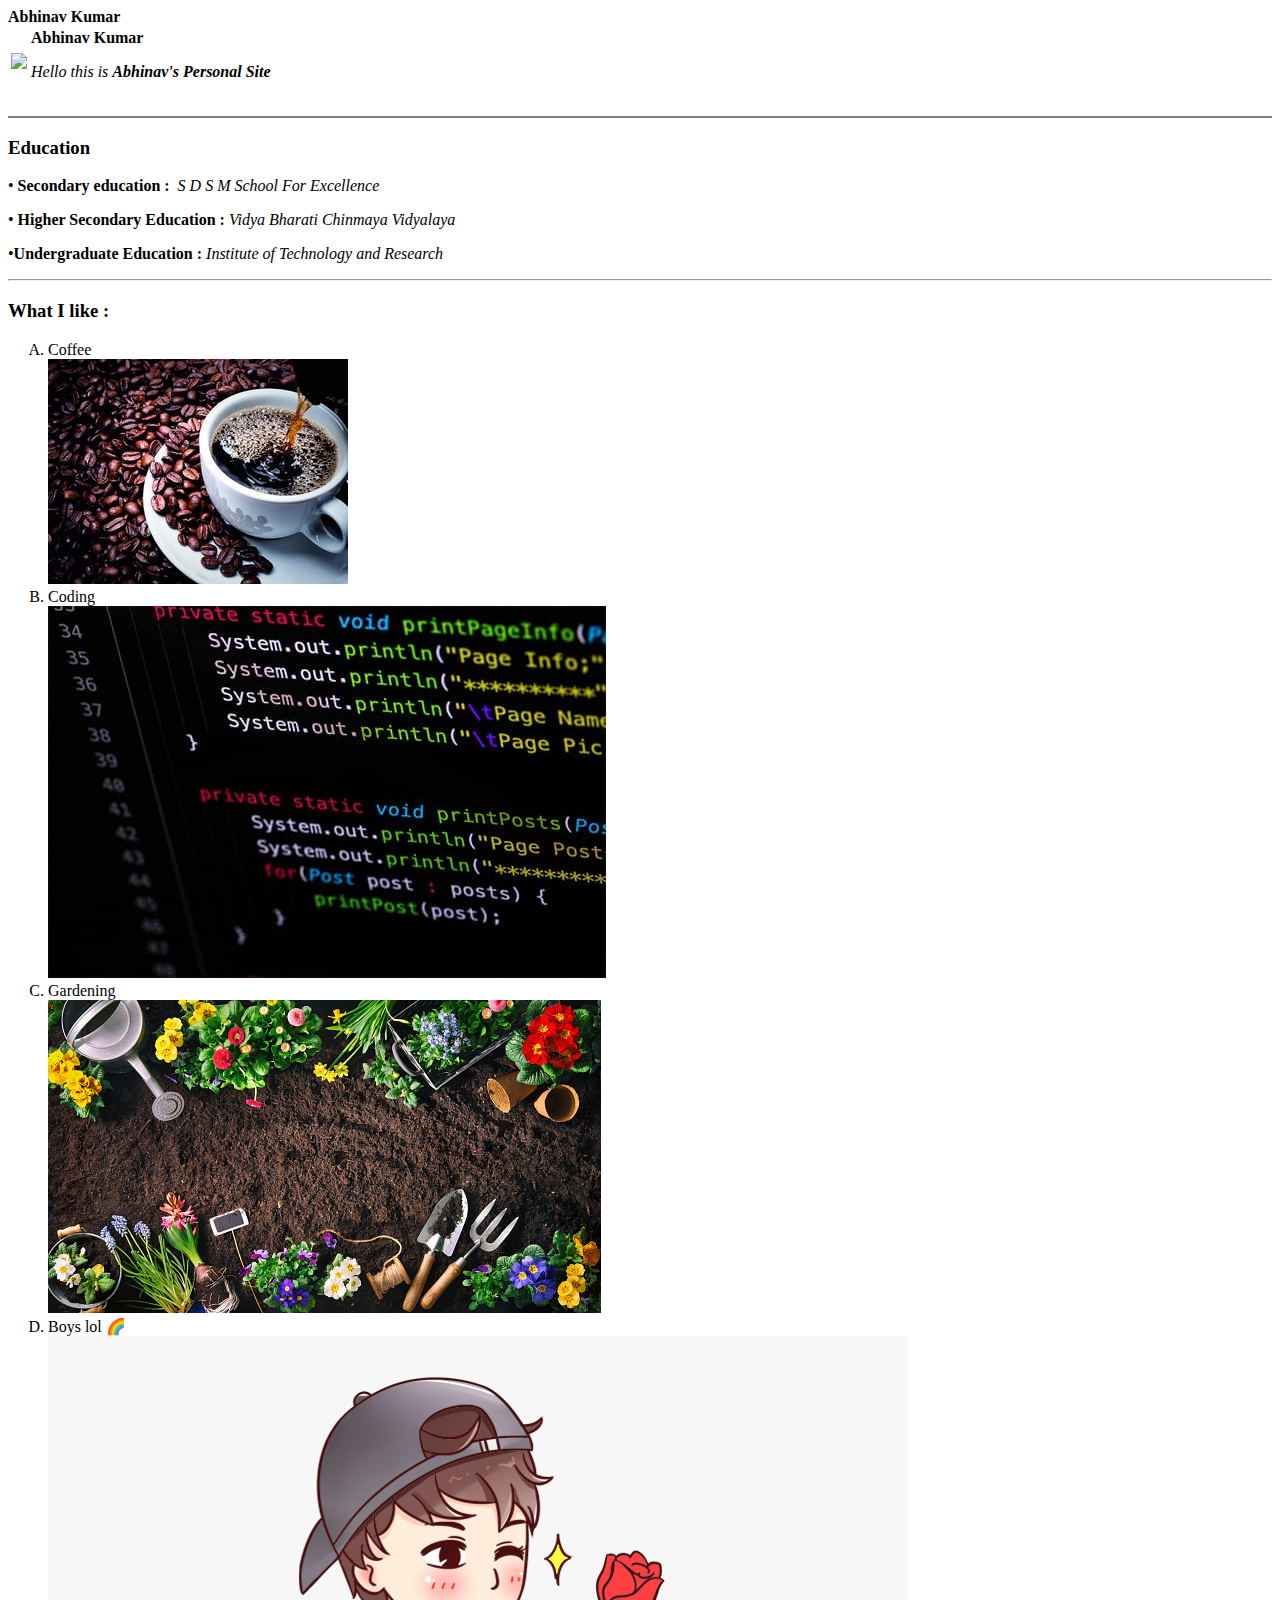
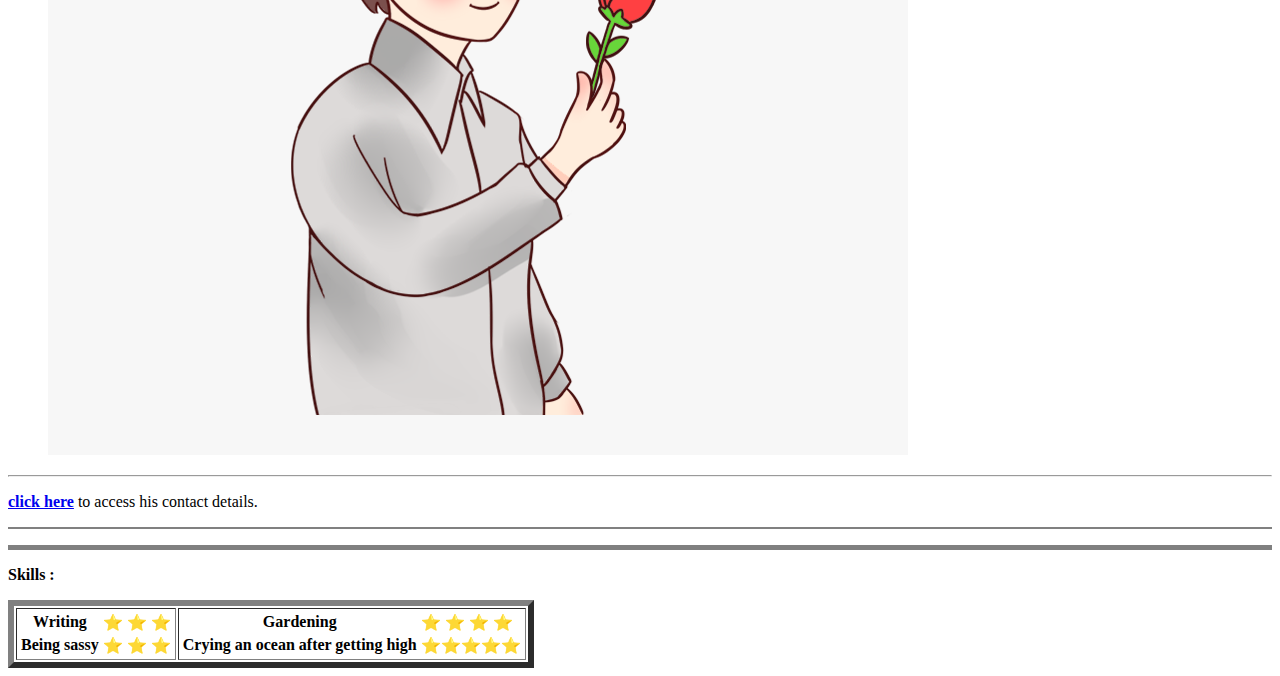
==== index.html @ ce21866b "Update index.html" ====
<!DOCTYPE html>
<html>

<head>
    <meta charset="utf-8">
    <meta name="description" content="this is a personal site of Abhinav " <title><strong>Abhinav Kumar</strong></title>
</head>

<body>
    <table>
        <tr>
            <td> <img src="C:\Users\user\Downloads\boys-modified.png">
            </td>
            <td>
                <strong>Abhinav Kumar</strong>
                <p><em>Hello this is <strong>Abhinav's Personal Site</strong></em></p>
            </td>
        </tr>
    </table>
    <p>
    </p>
    <hr size="2" noshade="0">
    </p>
    <h3>
        Education
    </h3>
    <p> &bull; <strong> Secondary education &#58;</strong><em>&nbsp; S D S M School For Excellence</em></p>
    <p>&bull; <strong>Higher Secondary Education &#58;</strong>&nbsp;<em>Vidya Bharati Chinmaya Vidyalaya</em></p>
    <p>&bull;<strong>Undergraduate Education &#58;</strong>&nbsp;<em>Institute of Technology and Research</em></p>

    <hr>
    <h3><strong>What I like :</strong></h3>
    <ol type="A">
        <li>Coffee</li>
        <img src="Coffee.png.webp">
        <li>Coding</li>
        <img src="code.png">
        <li>Gardening</li>
        <img src="gardening.png">
        <li>Boys lol &#127752; </li>
        <img src="boys.png">


    </ol>
    <hr>


</body>
<p>
    <a href="file:///C:/Users/user/Desktop/Web%20Development/contact.html" target="_blank"><strong>click
            here</strong></a>
    to access his contact details.
</p>
<hr size="2" noshade="=0">
<p></p>

<hr size="5" noshade="0">
<p></p>
<p><strong>Skills :</strong></p>

<table border="6">

    <tr>
        <td>
            <table>
                <tr>

                    <th >Writing</th>
                    <td> &#11088; &#11088; &#11088; </td>
                </tr>
                <tr>
                    <th>Being sassy</th>
                    <td> &#11088; &#11088; &#11088; </td>
                </tr>
            </table>
        </td>
   
        <td>
            <table>
                <tr>
                    <th>Gardening</th>
                    <td> &#11088; &#11088; &#11088; &#11088; </td>
                </tr>
                <tr>
                    <th>Crying an ocean after getting high</th>
                    <td>&#11088;&#11088;&#11088;&#11088;&#11088;</td>
                </tr>
            </table>
        </td>
    </tr>
</table>

</html>
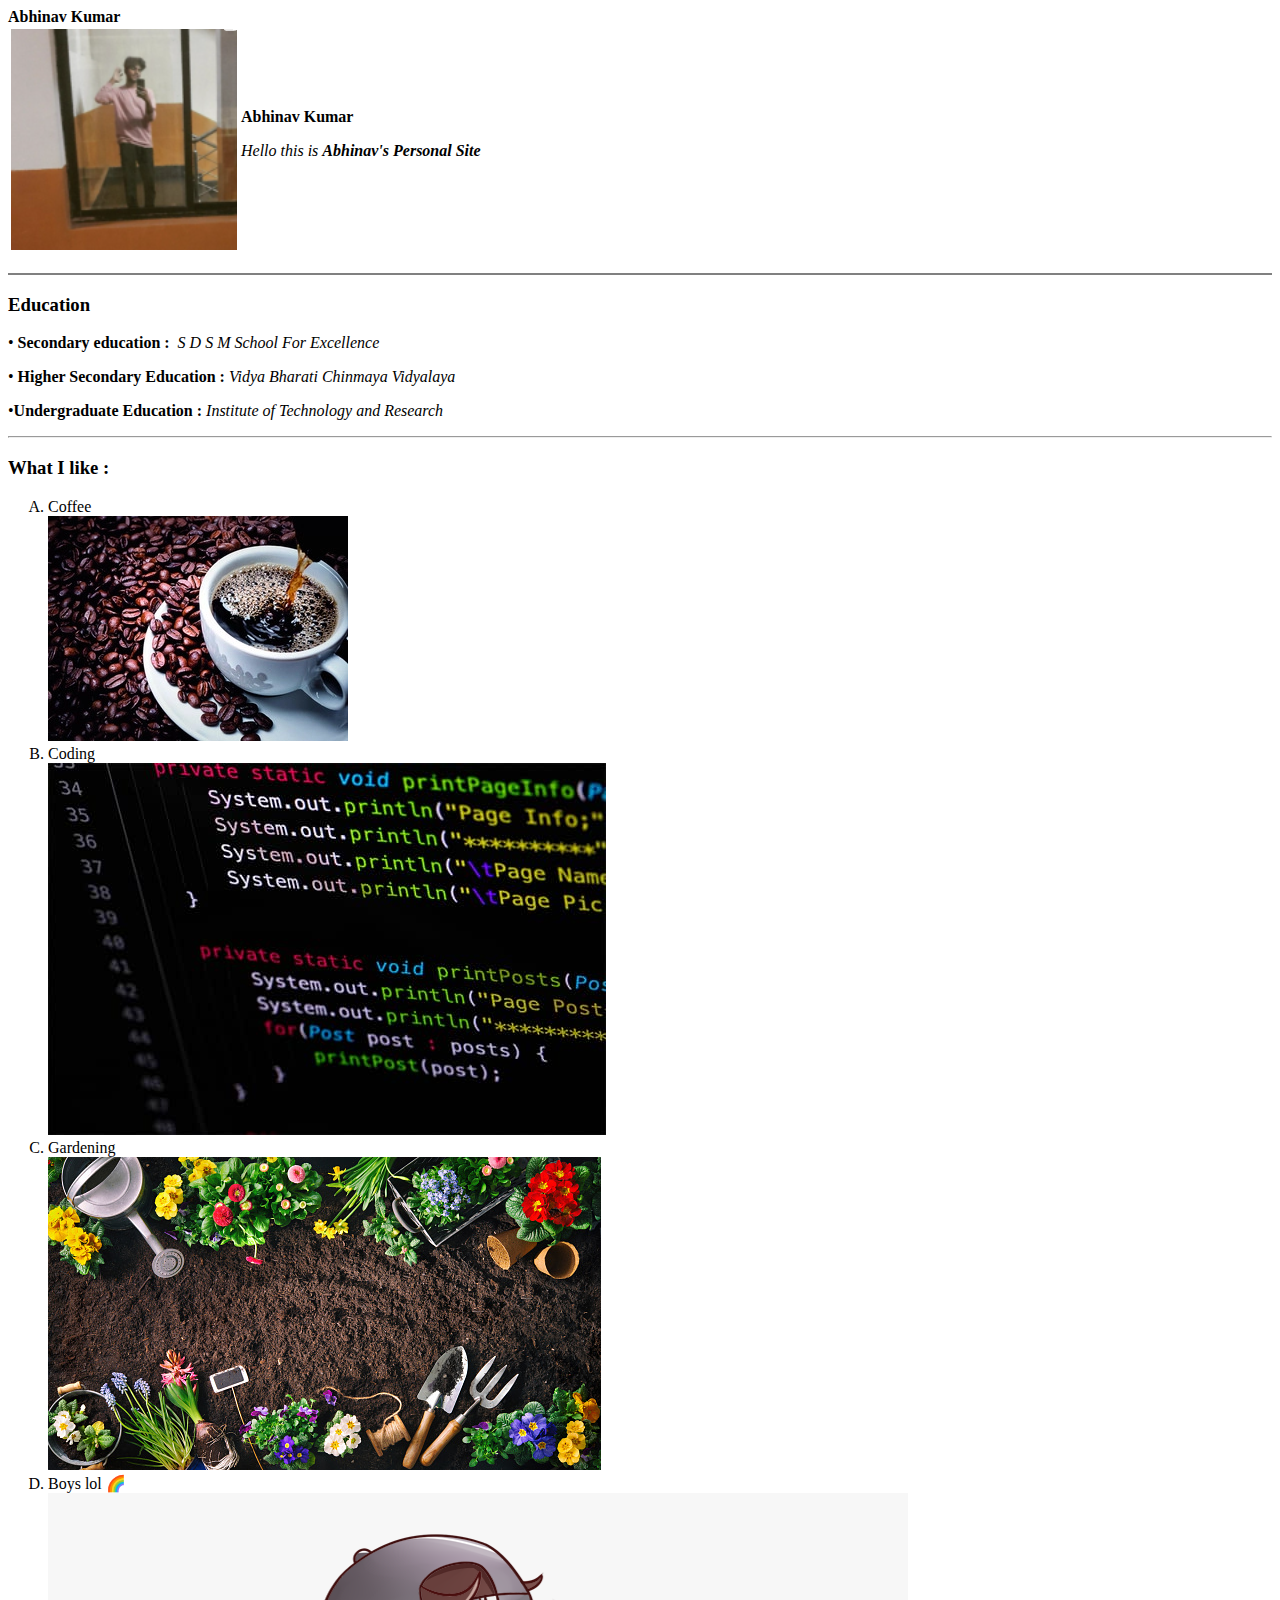
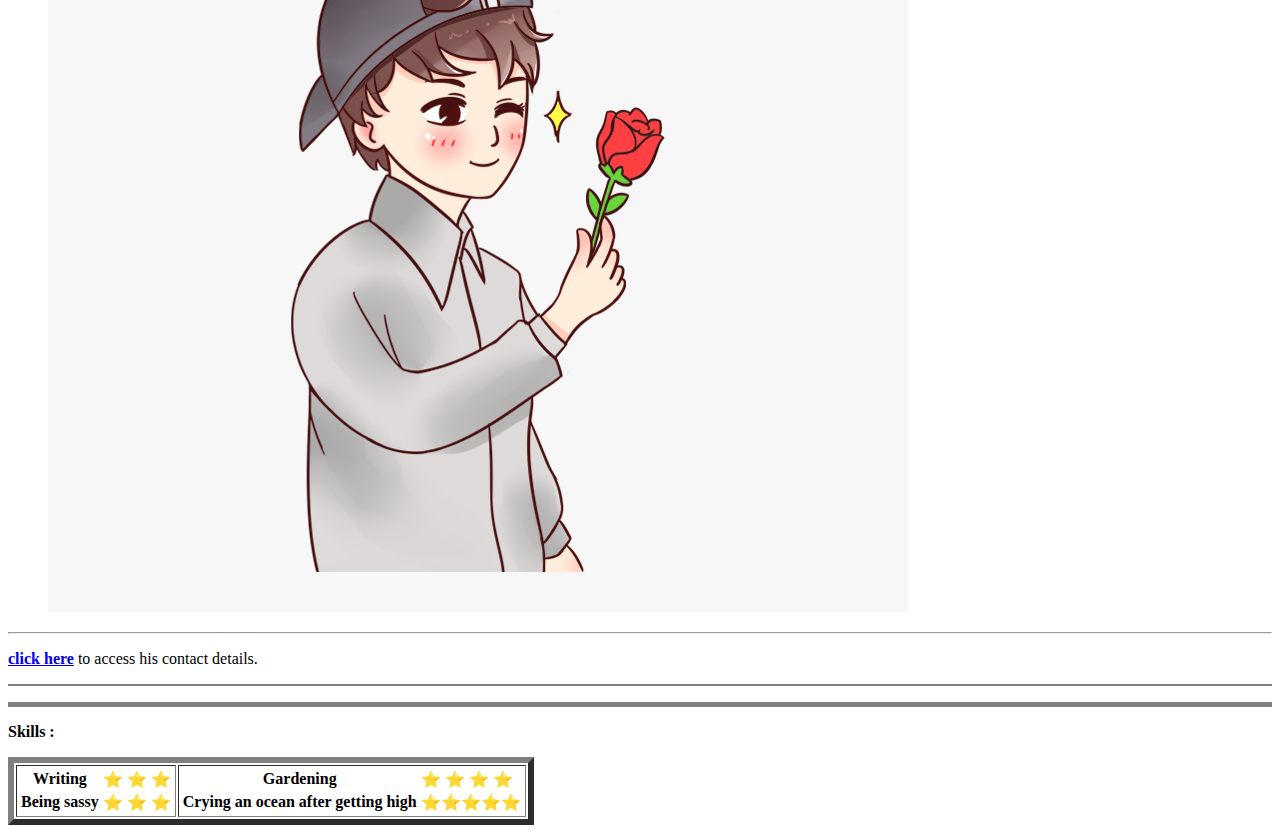
==== commit 9d14dcf3: "Update index.html" ====
--- a/index.html
+++ b/index.html
@@ -9,7 +9,7 @@
 <body>
     <table>
         <tr>
-            <td> <img src="C:\Users\user\Downloads\boys-modified.png">
+            <td> <img src="myph..png">
             </td>
             <td>
                 <strong>Abhinav Kumar</strong>
@@ -47,7 +47,7 @@
 
 </body>
 <p>
-    <a href="file:///C:/Users/user/Desktop/Web%20Development/contact.html" target="_blank"><strong>click
+    <a href="contact.html" target="_blank"><strong>click
             here</strong></a>
     to access his contact details.
 </p>
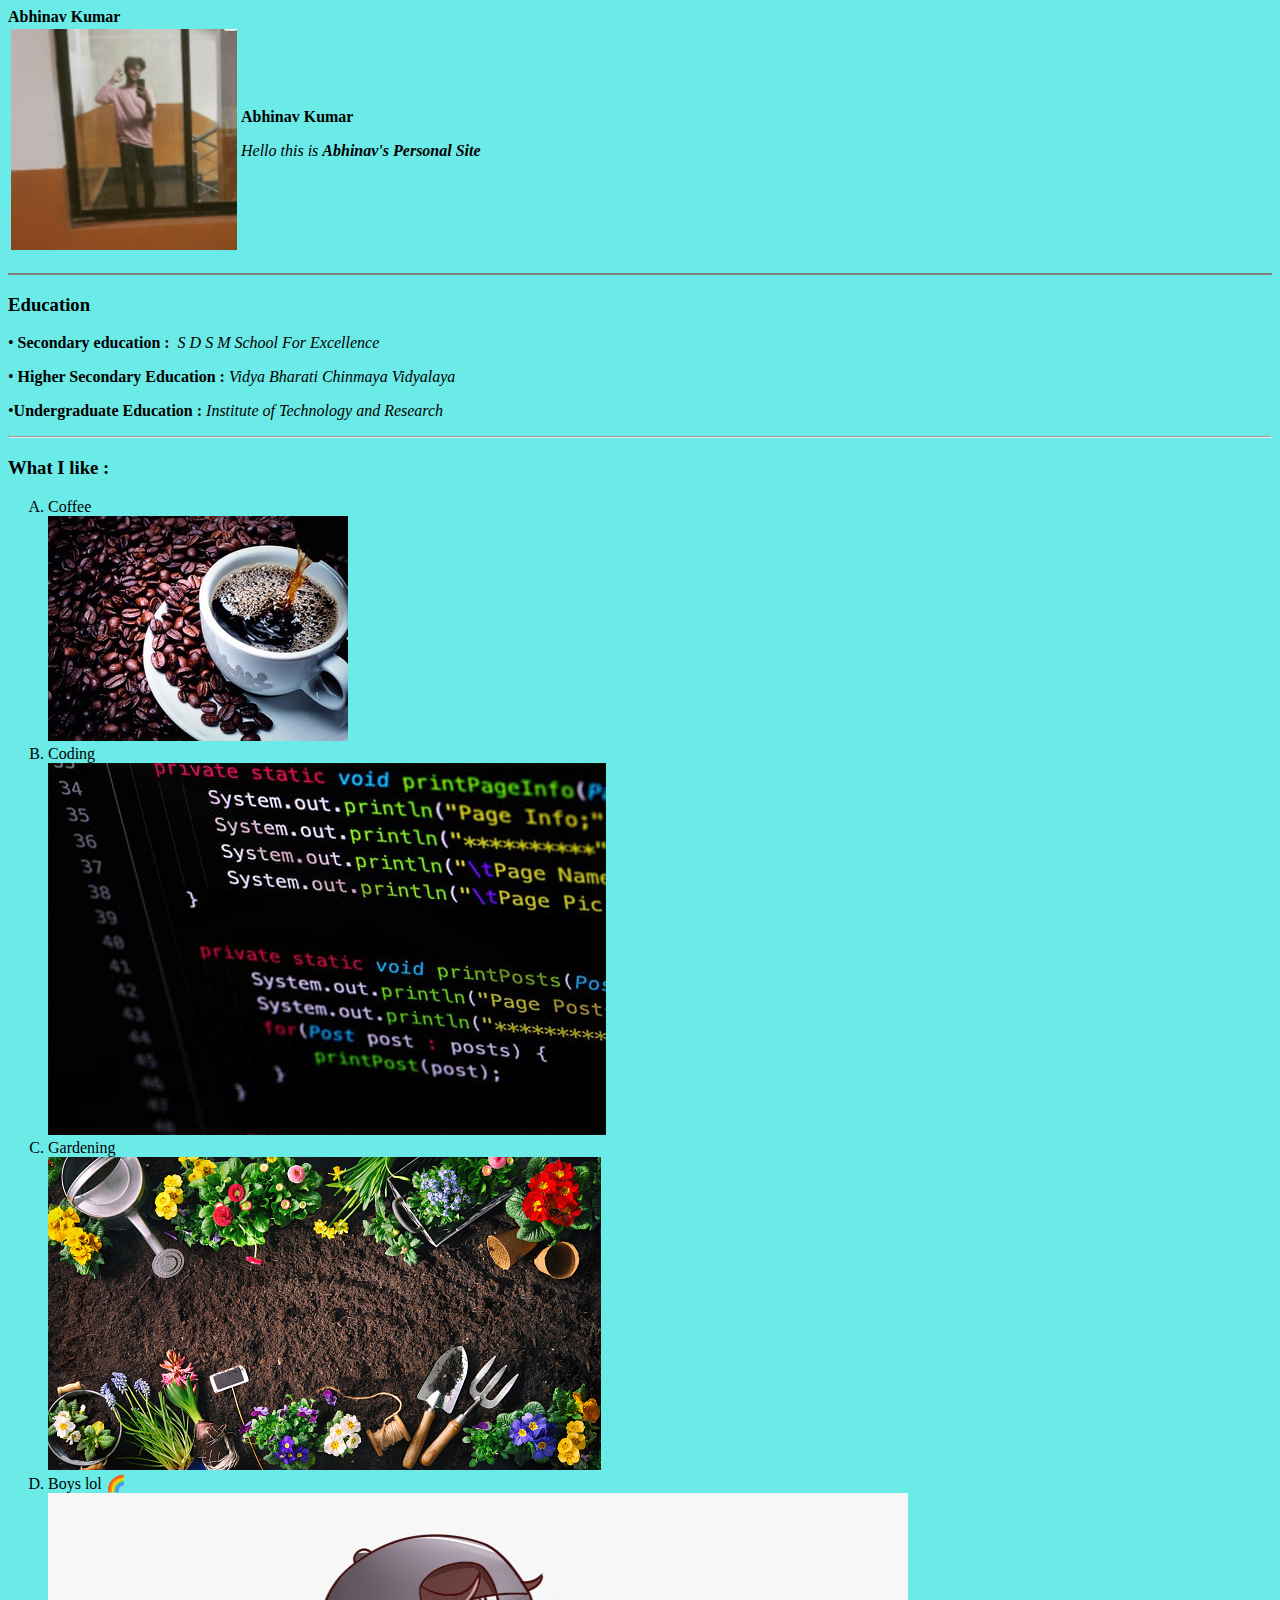
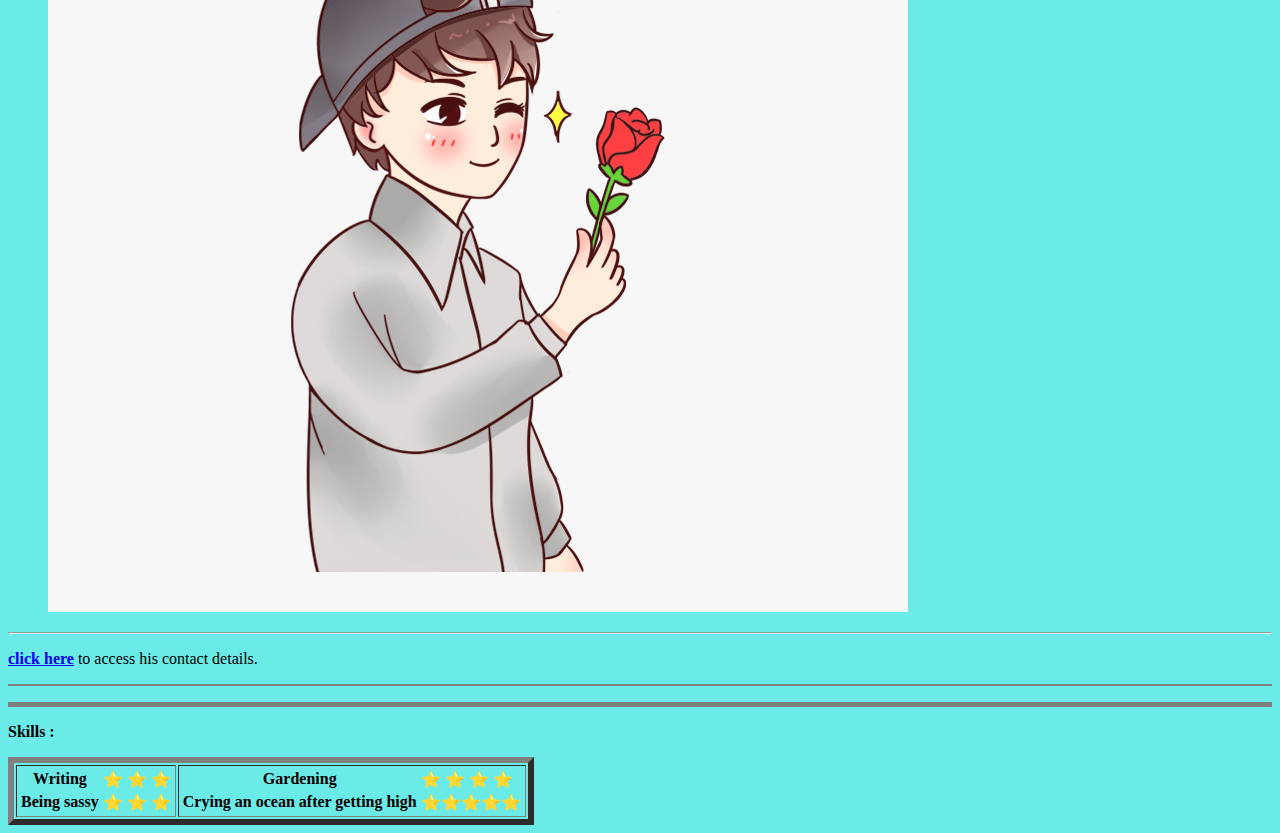
==== commit ce39ea17: "bg color update" ====
--- a/index.html
+++ b/index.html
@@ -6,7 +6,7 @@
     <meta name="description" content="this is a personal site of Abhinav " <title><strong>Abhinav Kumar</strong></title>
 </head>
 
-<body>
+<body style="background-color: rgb(107, 235, 232)";>
     <table>
         <tr>
             <td> <img src="myph..png">
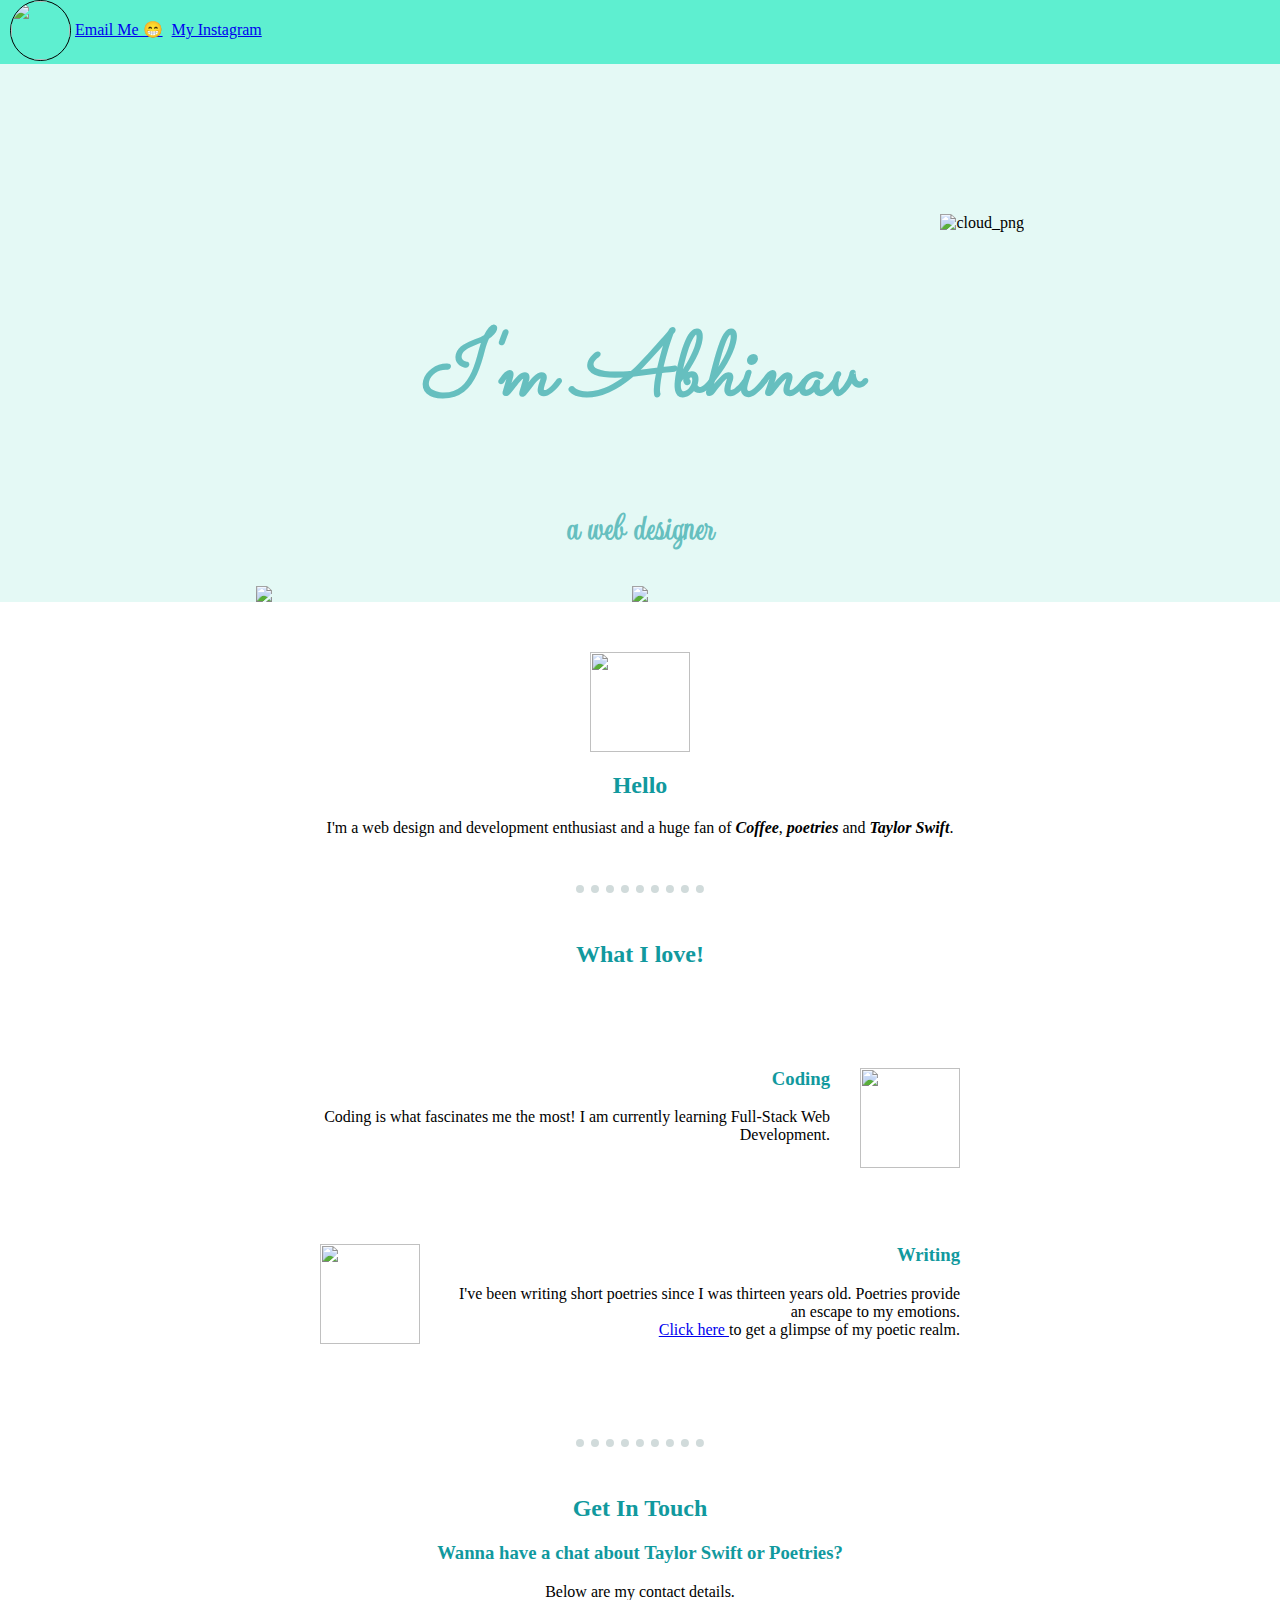
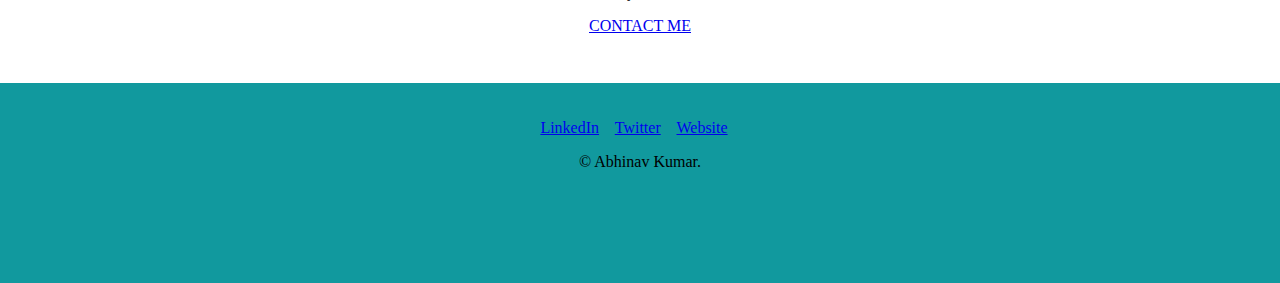
==== commit d81024db: "Add files via upload" ====
--- a/index.html
+++ b/index.html
@@ -1,93 +1,86 @@
-<!DOCTYPE html>
 <html>
+<link rel="stylesheet" href="css/styles.css">
+<link rel="icon" href="favicon.ico">
+<link rel="preconnect" href="https://fonts.googleapis.com">
+<link rel="preconnect" href="https://fonts.gstatic.com" crossorigin>
+<link href="https://fonts.googleapis.com/css2?family=Sacramento&display=swap" rel="stylesheet">
+<link rel="preconnect" href="https://fonts.googleapis.com">
+<link rel="preconnect" href="https://fonts.gstatic.com" crossorigin>
+<link href="https://fonts.googleapis.com/css2?family=Updock&display=swap" rel="stylesheet">
+<meta charset="utf-8">
+
+
+
+
 
 <head>
-    <meta charset="utf-8">
-    <meta name="description" content="this is a personal site of Abhinav " <title><strong>Abhinav Kumar</strong></title>
+    <title>Abhinav</title>
 </head>
 
-<body style="background-color: rgb(107, 235, 232)";>
-    <table>
-        <tr>
-            <td> <img src="myph..png">
-            </td>
-            <td>
-                <strong>Abhinav Kumar</strong>
-                <p><em>Hello this is <strong>Abhinav's Personal Site</strong></em></p>
-            </td>
-        </tr>
-    </table>
-    <p>
-    </p>
-    <hr size="2" noshade="0">
-    </p>
-    <h3>
-        Education
-    </h3>
-    <p> &bull; <strong> Secondary education &#58;</strong><em>&nbsp; S D S M School For Excellence</em></p>
-    <p>&bull; <strong>Higher Secondary Education &#58;</strong>&nbsp;<em>Vidya Bharati Chinmaya Vidyalaya</em></p>
-    <p>&bull;<strong>Undergraduate Education &#58;</strong>&nbsp;<em>Institute of Technology and Research</em></p>
-
-    <hr>
-    <h3><strong>What I like :</strong></h3>
-    <ol type="A">
-        <li>Coffee</li>
-        <img src="Coffee.png.webp">
-        <li>Coding</li>
-        <img src="code.png">
-        <li>Gardening</li>
-        <img src="gardening.png">
-        <li>Boys lol &#127752; </li>
-        <img src="boys.png">
+<div class="top">
+    <img class="myimg" src="C:\Users\user\Desktop\work\CSS-My Site\css\images\myimg.png">
+    <a class="anch" href="C:\Users\user\Desktop\work\CSS-My Site\emailme.html" target="_blank">Email Me &#128513;</a>
+    <a class="insta" href="https://www.instagram.com/ab.hnv/" target="_blank">My Instagram</a>
 
 
-    </ol>
-    <hr>
+
+</div>
 
 
+
+<div class="div">
+    <img class="topcld" src="C:\Users\user\Desktop\work\CSS-My Site\css\images\cloud.png" alt="cloud_png"><br><br>
+    <h1 class="hh"> I'm Abhinav</h1>
+    <h2 class="bb">a web designer</h2>
+    <img class="bottomcld" src="C:\Users\user\Desktop\work\CSS-My Site\css\images\cloud.png">
+    <img class="mountain" src="C:\Users\user\Desktop\work\CSS-My Site\css\images\forest.png">
+</div>
+
+<div class="middle-container">
+    <div class="profile">
+      <img class="myimg1" src="C:\Users\user\Desktop\work\CSS-My Site\css\images\myimg.png" alt="">
+      <h2>Hello</h2>
+      <p>I'm a web design and development enthusiast and a huge fan of <strong><em>Coffee</em></strong>, <strong><em>poetries</em></strong> and <strong><em>Taylor Swift</em></strong>.</p>
+    </div>
+   <hr>
+    <div class="skills">
+      <h2>What I love!</h2>
+     
+      <div class="skill-row">
+        <img class="coding" src="C:\Users\user\Desktop\work\CSS-My Site\css\images\coding-modified.png" alt="">
+        <h3>Coding</h3>
+        <p>Coding is what fascinates me the most! I am currently learning Full-Stack Web Development.</p>
+      </div>
+      <div class="skill-row">
+        <img class="poetryimage" src="C:\Users\user\Desktop\work\CSS-My Site\css\images\poetryimage-modified.png" alt="">
+        <h3>Writing</h3>
+        <p >I've been writing short poetries since I was thirteen years old. Poetries provide an escape to my emotions.<br>
+        <a href="C:\Users\user\Desktop\CSS-My Site\poetries.html" class="poetrylink" target="_blank">Click here </a>to get a glimpse of my poetic realm.
+        </p>
+      </div>
+    </div>
+    <hr>
+    <div class="contact-me">
+      <h2>Get In Touch</h2>
+      <h3>Wanna have a chat about Taylor Swift or Poetries?</h3>
+      <p>Below are my contact details.</p>
+      <a class="btn" href="mailto:name@email.com">CONTACT ME</a>
+    </div>
+  </div>
+  
+  
+  <div class="bottom-container">
+    <br><br>
+    <a class="footer-link" href="https://www.linkedin.com/">LinkedIn</a>&nbsp;&nbsp;&nbsp;
+    <a class="footer-link" href="https://twitter.com/">Twitter</a>&nbsp;&nbsp;&nbsp;
+    <a class="footer-link" href="https://www.appbrewery.co/">Website</a>&nbsp;&nbsp;&nbsp;
+    <p class="name-right">© Abhinav Kumar.</p>
+  </div>
+  
+
+
+<body>
+
 </body>
-<p>
-    <a href="contact.html" target="_blank"><strong>click
-            here</strong></a>
-    to access his contact details.
-</p>
-<hr size="2" noshade="=0">
-<p></p>
 
-<hr size="5" noshade="0">
-<p></p>
-<p><strong>Skills :</strong></p>
-
-<table border="6">
-
-    <tr>
-        <td>
-            <table>
-                <tr>
-
-                    <th >Writing</th>
-                    <td> &#11088; &#11088; &#11088; </td>
-                </tr>
-                <tr>
-                    <th>Being sassy</th>
-                    <td> &#11088; &#11088; &#11088; </td>
-                </tr>
-            </table>
-        </td>
-   
-        <td>
-            <table>
-                <tr>
-                    <th>Gardening</th>
-                    <td> &#11088; &#11088; &#11088; &#11088; </td>
-                </tr>
-                <tr>
-                    <th>Crying an ocean after getting high</th>
-                    <td>&#11088;&#11088;&#11088;&#11088;&#11088;</td>
-                </tr>
-            </table>
-        </td>
-    </tr>
-</table>
-
-</html>
+</html>--- a/css/styles.css
+++ b/css/styles.css
@@ -0,0 +1,202 @@
+body{margin:0;
+    
+    
+   
+}
+
+
+
+.myimg{position:relative;
+    left:10px;
+    height:59px;
+    border-width:1px;
+    border-color:black;
+    border-style:solid;
+    border-radius:55px;
+   
+}
+
+
+.anch{
+    display:inline-block;
+    position:relative;
+    left:10px;
+    bottom:25px;
+    
+   
+}
+
+.insta{margin-left:5px; display:inline-block;
+    position:relative;
+    left:10px;
+    bottom:25px;
+}
+
+
+.top{
+    background-color:#5eefd0;
+}
+
+.div{
+    padding-top:150px;
+    margin:auto;
+   text-align: center;
+    background-color:#E4F9F5;
+   
+   
+   
+    border-color:rgb(0, 0, 0);
+   
+    
+}
+.middle-container{padding-top:2px;
+
+  max-width:fitcontent;
+  text-align:center;
+
+ width:100%;
+ margin-left: auto;
+ margin-right: auto;
+ margin-top:3em;
+ margin-bottom:3em;
+   
+}
+
+.bottom-container{
+background-color: #11999E;
+ height:200px;
+ max-width:100%;
+ text-align:center;
+}
+
+
+.topcld{
+    position:absolute;
+    right:20%;
+}
+
+.bottomcld{
+    position:absolute;
+    left:20%;
+}
+
+.hh{
+   font-style: italic;
+   font-family: Sacramento, verdana, serif;
+   font-size:5.625rem;
+   font-weight:bold;
+   margin:50px, auto, 0, auto;
+   color: #66BFBF;
+
+}
+.bb{
+    font-family:Updock;
+    font-size:2.5rem;
+    color: #66BFBF;
+}
+
+
+.contact-top{
+    padding-top:40px;
+    text-align: center;
+    font-size: 40px;
+    font-family:Updock;
+    font-weight:bold;
+}
+
+
+.formdiv{text-align: center;
+   font-weight:bolder;
+   max-width:100%;
+   margin-left:auto;
+   margin-right:auto;
+  
+}
+.contact-table{margin:auto;
+    text-align:center;
+}
+
+.submit{
+    margin-left: 50%;
+    margin-right: 50%;
+}
+
+.forest{
+    max-width: 100%;
+    position:relative;
+    bottom:10px;
+}
+
+
+.mountain{
+    
+   margin-left:auto;
+   margin-right:auto;
+   max-width:100%;
+ 
+   
+}
+
+
+.afterform-text{text-align:center;
+    font-family:Updock;
+    font-size:40px;
+    
+}
+.poetryimage{
+    height:100px;
+    float:left;
+    margin-right: 30px;
+}
+
+.coding{
+    max-width:100%;
+    height:100px;
+    float:right;
+    margin-left: 30px;
+}
+
+.forest-contactme{
+    max-width:fit-content;
+    margin-left:auto;
+    margin-right:auto;
+}
+
+
+h3{
+    color: #11999E;
+}
+h2{
+    color: #11999E;
+}
+
+.footerlink{
+    color: #11999E;
+}
+
+.skill-row{
+    margin-top:100px;
+    margin-bottom:100px;
+    margin-left:auto;
+    margin-right:auto;
+    width:50%;
+    text-align: right;
+   
+}
+
+
+hr{margin-top:3em;
+    margin-bottom:3em;
+
+    border-style: dotted;
+   border-left:none;
+   border-right:none;
+   border-bottom:none;
+    border-width: 8px;
+    width:10%;
+    border-color:#d1dbdb;
+}
+
+.myimg1{
+    height:100px;
+}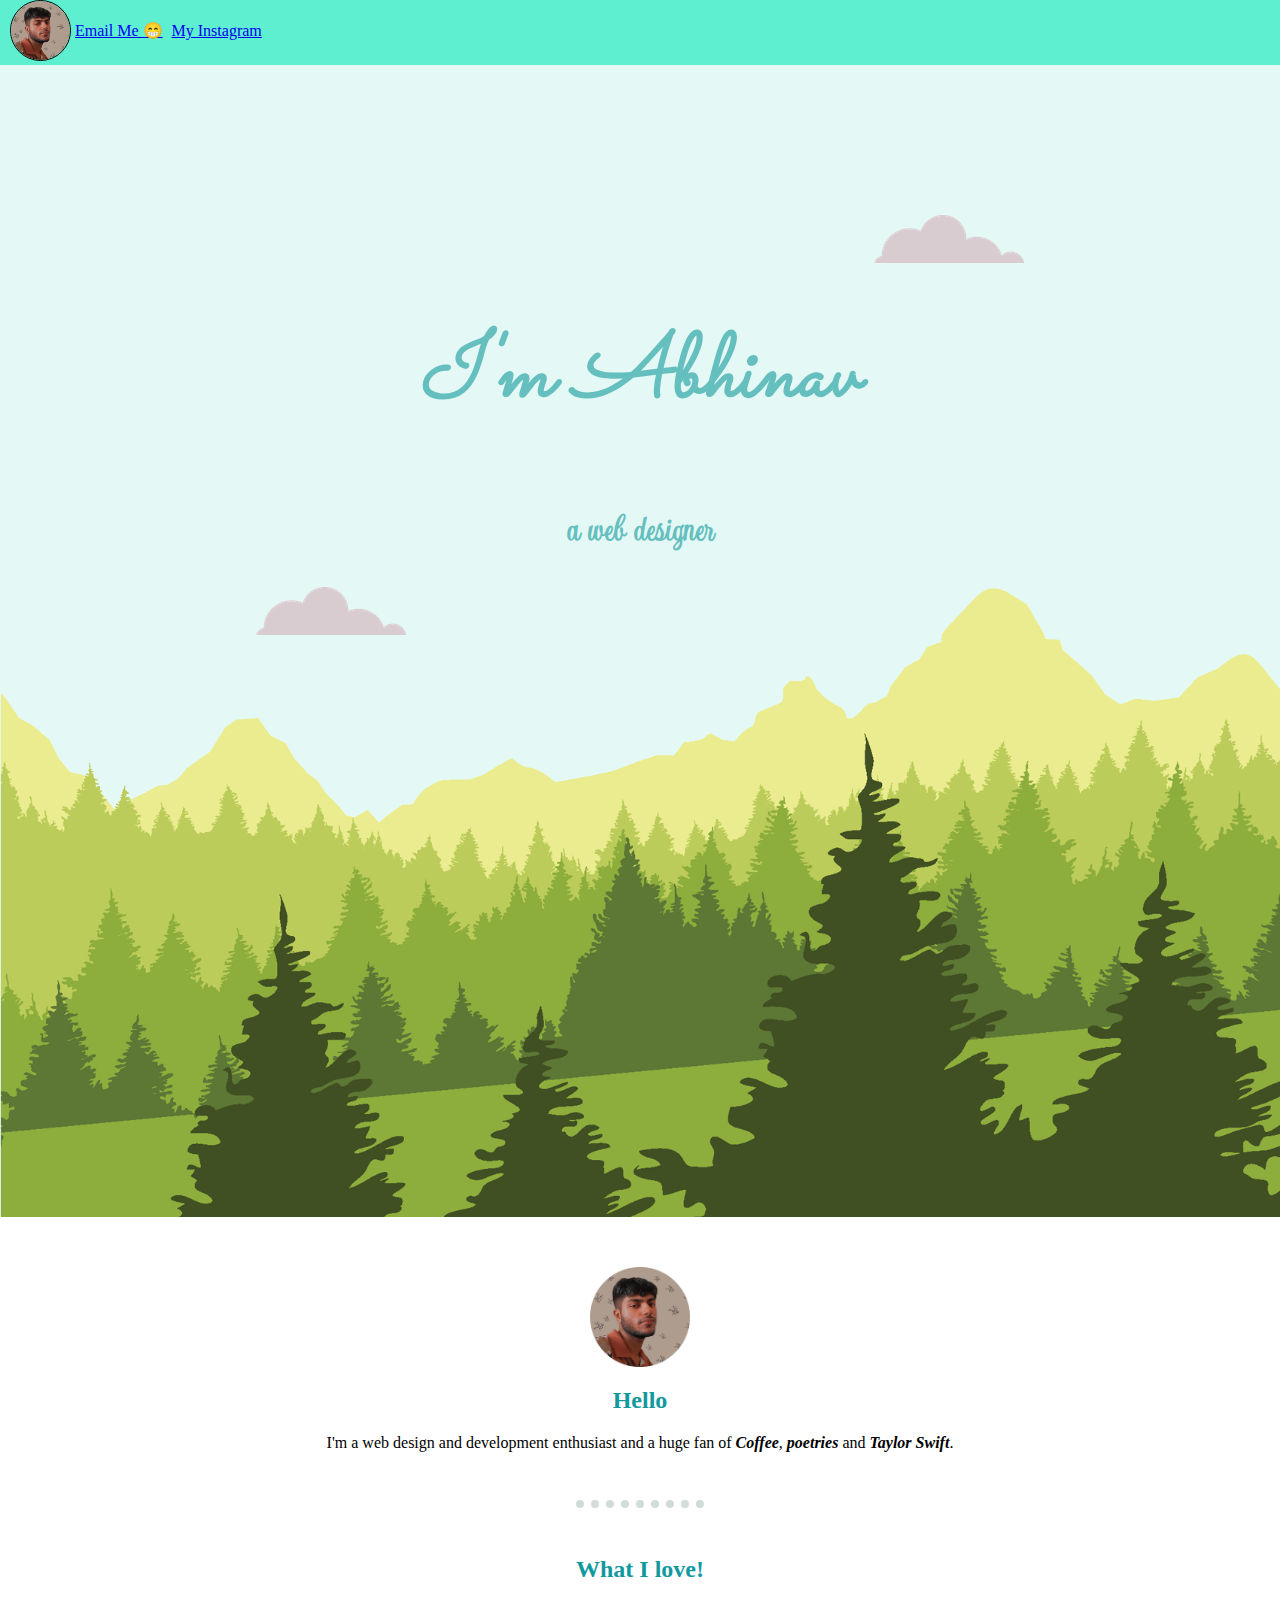
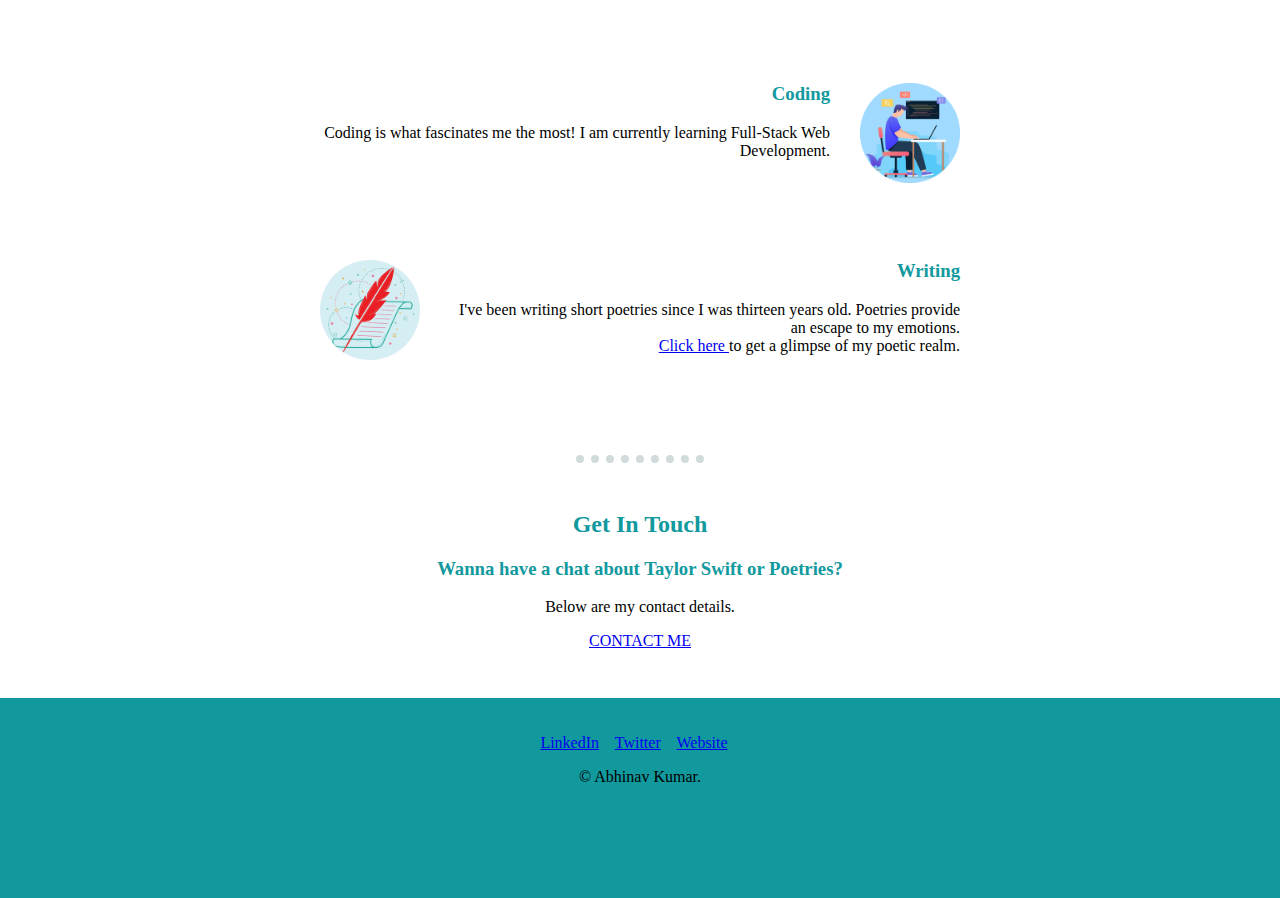
==== commit a7889779: "Update index.html" ====
--- a/index.html
+++ b/index.html
@@ -18,8 +18,8 @@
 </head>
 
 <div class="top">
-    <img class="myimg" src="C:\Users\user\Desktop\work\CSS-My Site\css\images\myimg.png">
-    <a class="anch" href="C:\Users\user\Desktop\work\CSS-My Site\emailme.html" target="_blank">Email Me &#128513;</a>
+    <img class="myimg" src="css\images\myimg.png">
+    <a class="anch" href="emailme.html" target="_blank">Email Me &#128513;</a>
     <a class="insta" href="https://www.instagram.com/ab.hnv/" target="_blank">My Instagram</a>
 
 
@@ -29,16 +29,16 @@
 
 
 <div class="div">
-    <img class="topcld" src="C:\Users\user\Desktop\work\CSS-My Site\css\images\cloud.png" alt="cloud_png"><br><br>
+    <img class="topcld" src="css\images\cloud.png" alt="cloud_png"><br><br>
     <h1 class="hh"> I'm Abhinav</h1>
     <h2 class="bb">a web designer</h2>
-    <img class="bottomcld" src="C:\Users\user\Desktop\work\CSS-My Site\css\images\cloud.png">
-    <img class="mountain" src="C:\Users\user\Desktop\work\CSS-My Site\css\images\forest.png">
+    <img class="bottomcld" src="css\images\cloud.png">
+    <img class="mountain" src="css\images\forest.png">
 </div>
 
 <div class="middle-container">
     <div class="profile">
-      <img class="myimg1" src="C:\Users\user\Desktop\work\CSS-My Site\css\images\myimg.png" alt="">
+      <img class="myimg1" src="css\images\myimg.png" alt="">
       <h2>Hello</h2>
       <p>I'm a web design and development enthusiast and a huge fan of <strong><em>Coffee</em></strong>, <strong><em>poetries</em></strong> and <strong><em>Taylor Swift</em></strong>.</p>
     </div>
@@ -47,15 +47,15 @@
       <h2>What I love!</h2>
      
       <div class="skill-row">
-        <img class="coding" src="C:\Users\user\Desktop\work\CSS-My Site\css\images\coding-modified.png" alt="">
+        <img class="coding" src="css\images\coding-modified.png" alt="">
         <h3>Coding</h3>
         <p>Coding is what fascinates me the most! I am currently learning Full-Stack Web Development.</p>
       </div>
       <div class="skill-row">
-        <img class="poetryimage" src="C:\Users\user\Desktop\work\CSS-My Site\css\images\poetryimage-modified.png" alt="">
+        <img class="poetryimage" src="css\images\poetryimage-modified.png" alt="">
         <h3>Writing</h3>
         <p >I've been writing short poetries since I was thirteen years old. Poetries provide an escape to my emotions.<br>
-        <a href="C:\Users\user\Desktop\CSS-My Site\poetries.html" class="poetrylink" target="_blank">Click here </a>to get a glimpse of my poetic realm.
+        <a href="poetries.html" class="poetrylink" target="_blank">Click here </a>to get a glimpse of my poetic realm.
         </p>
       </div>
     </div>
@@ -83,4 +83,4 @@
 
 </body>
 
-</html>+</html>
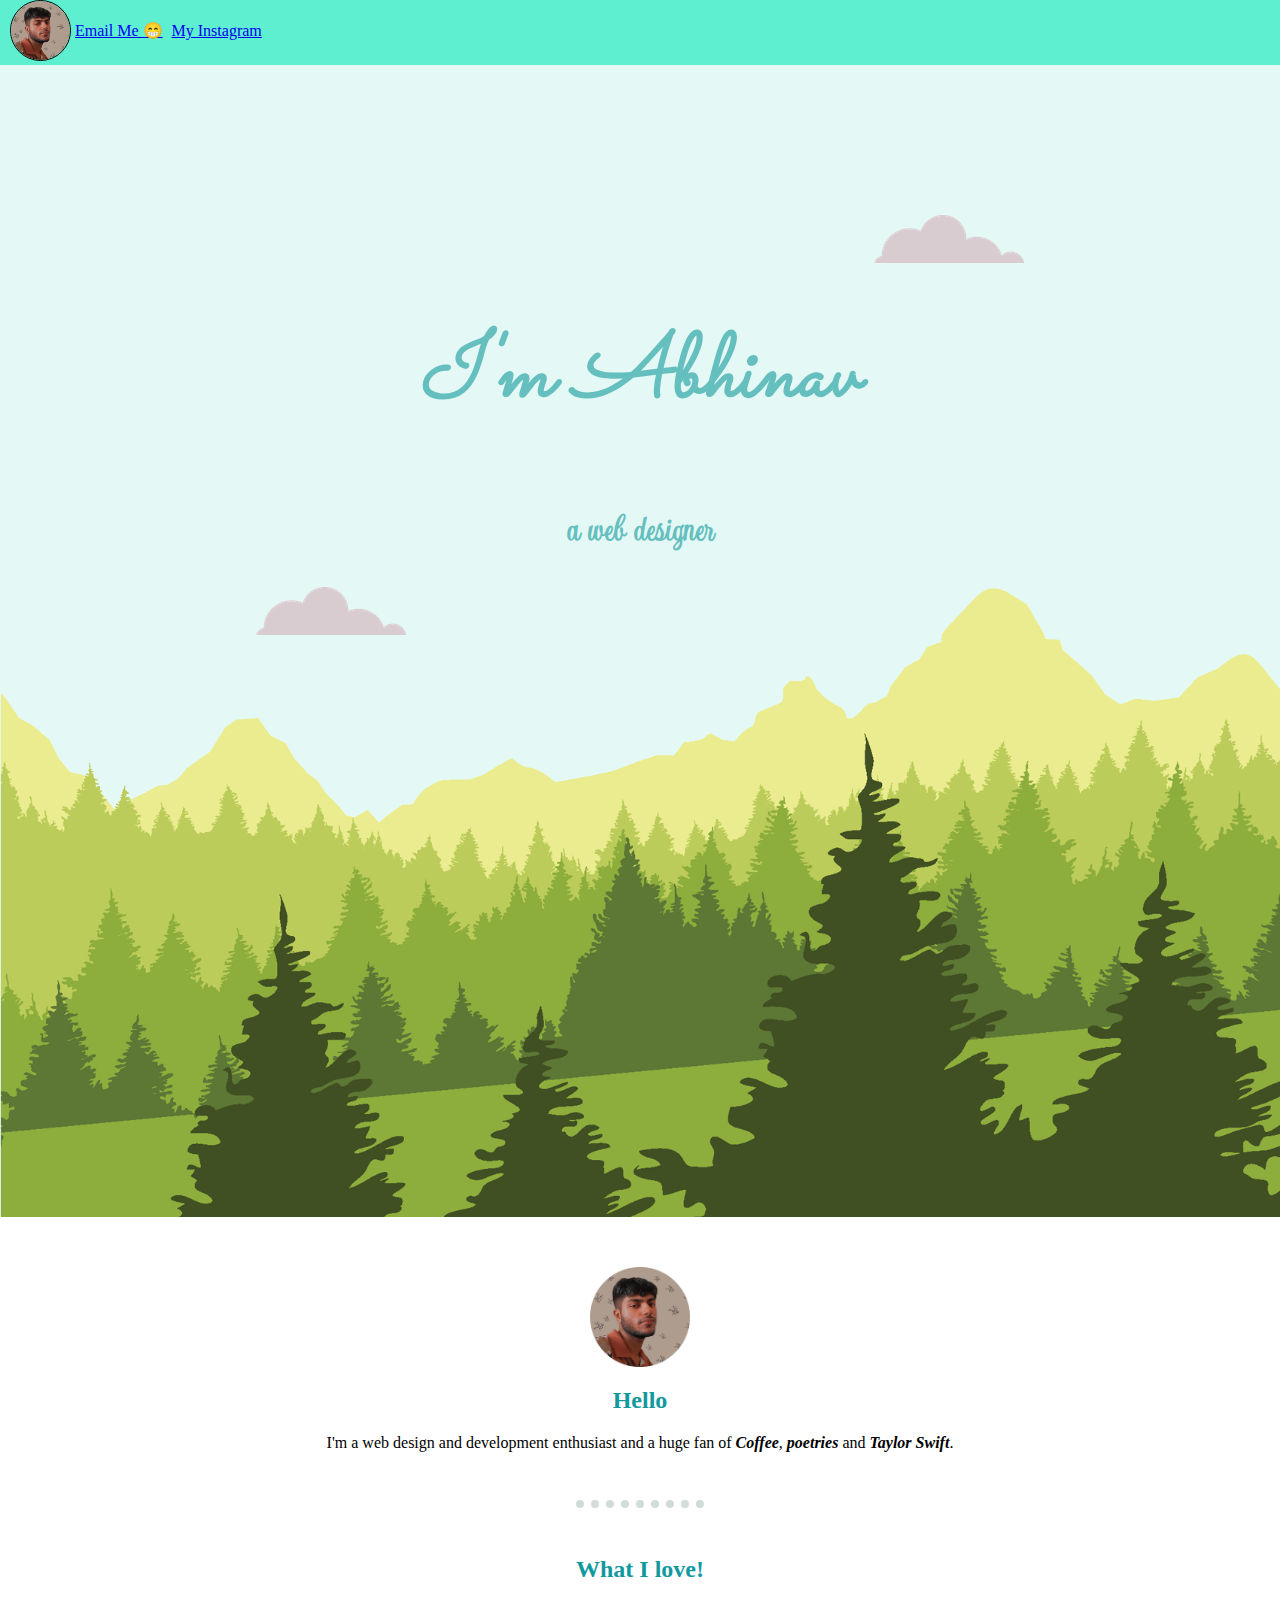
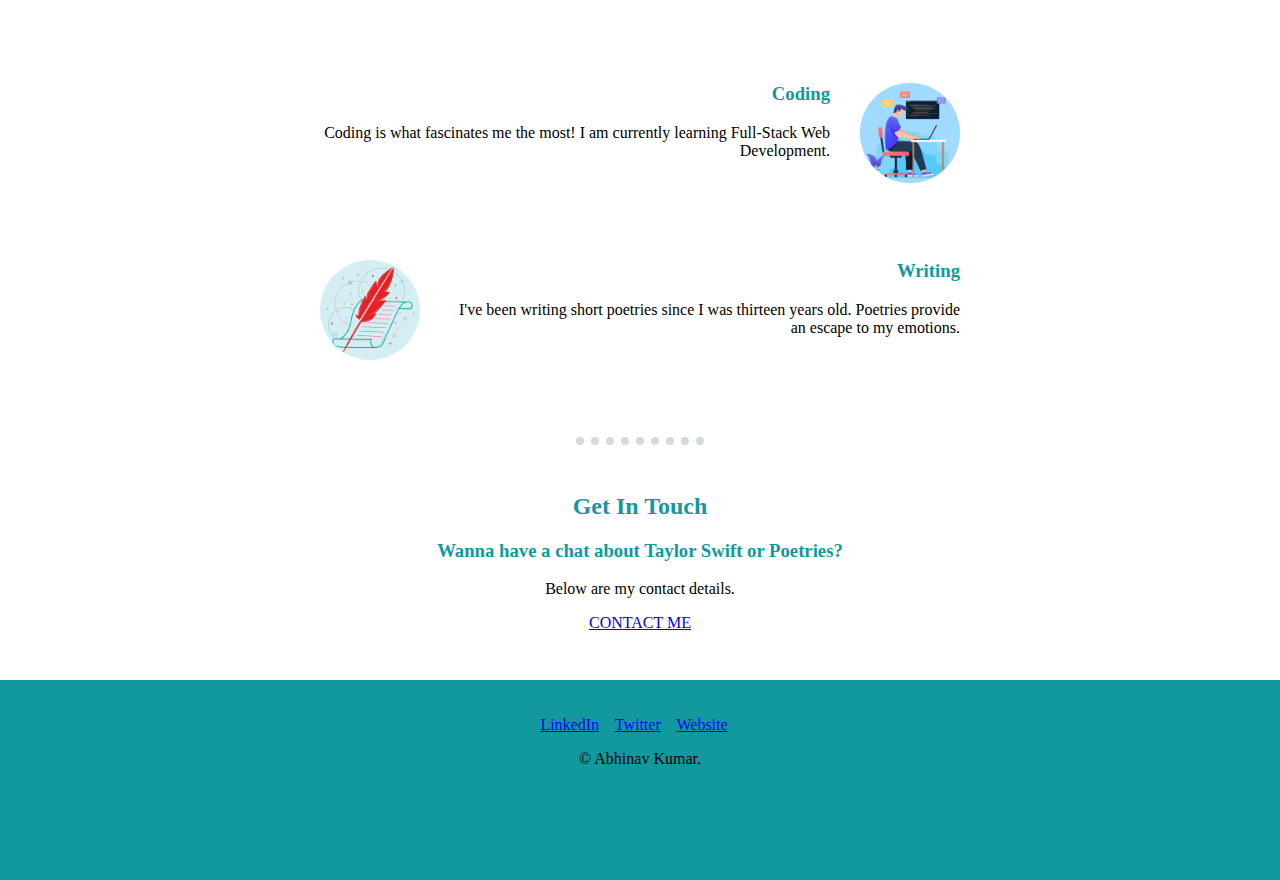
==== commit 81902690: "Update index.html" ====
--- a/index.html
+++ b/index.html
@@ -55,7 +55,7 @@
         <img class="poetryimage" src="css\images\poetryimage-modified.png" alt="">
         <h3>Writing</h3>
         <p >I've been writing short poetries since I was thirteen years old. Poetries provide an escape to my emotions.<br>
-        <a href="poetries.html" class="poetrylink" target="_blank">Click here </a>to get a glimpse of my poetic realm.
+       
         </p>
       </div>
     </div>
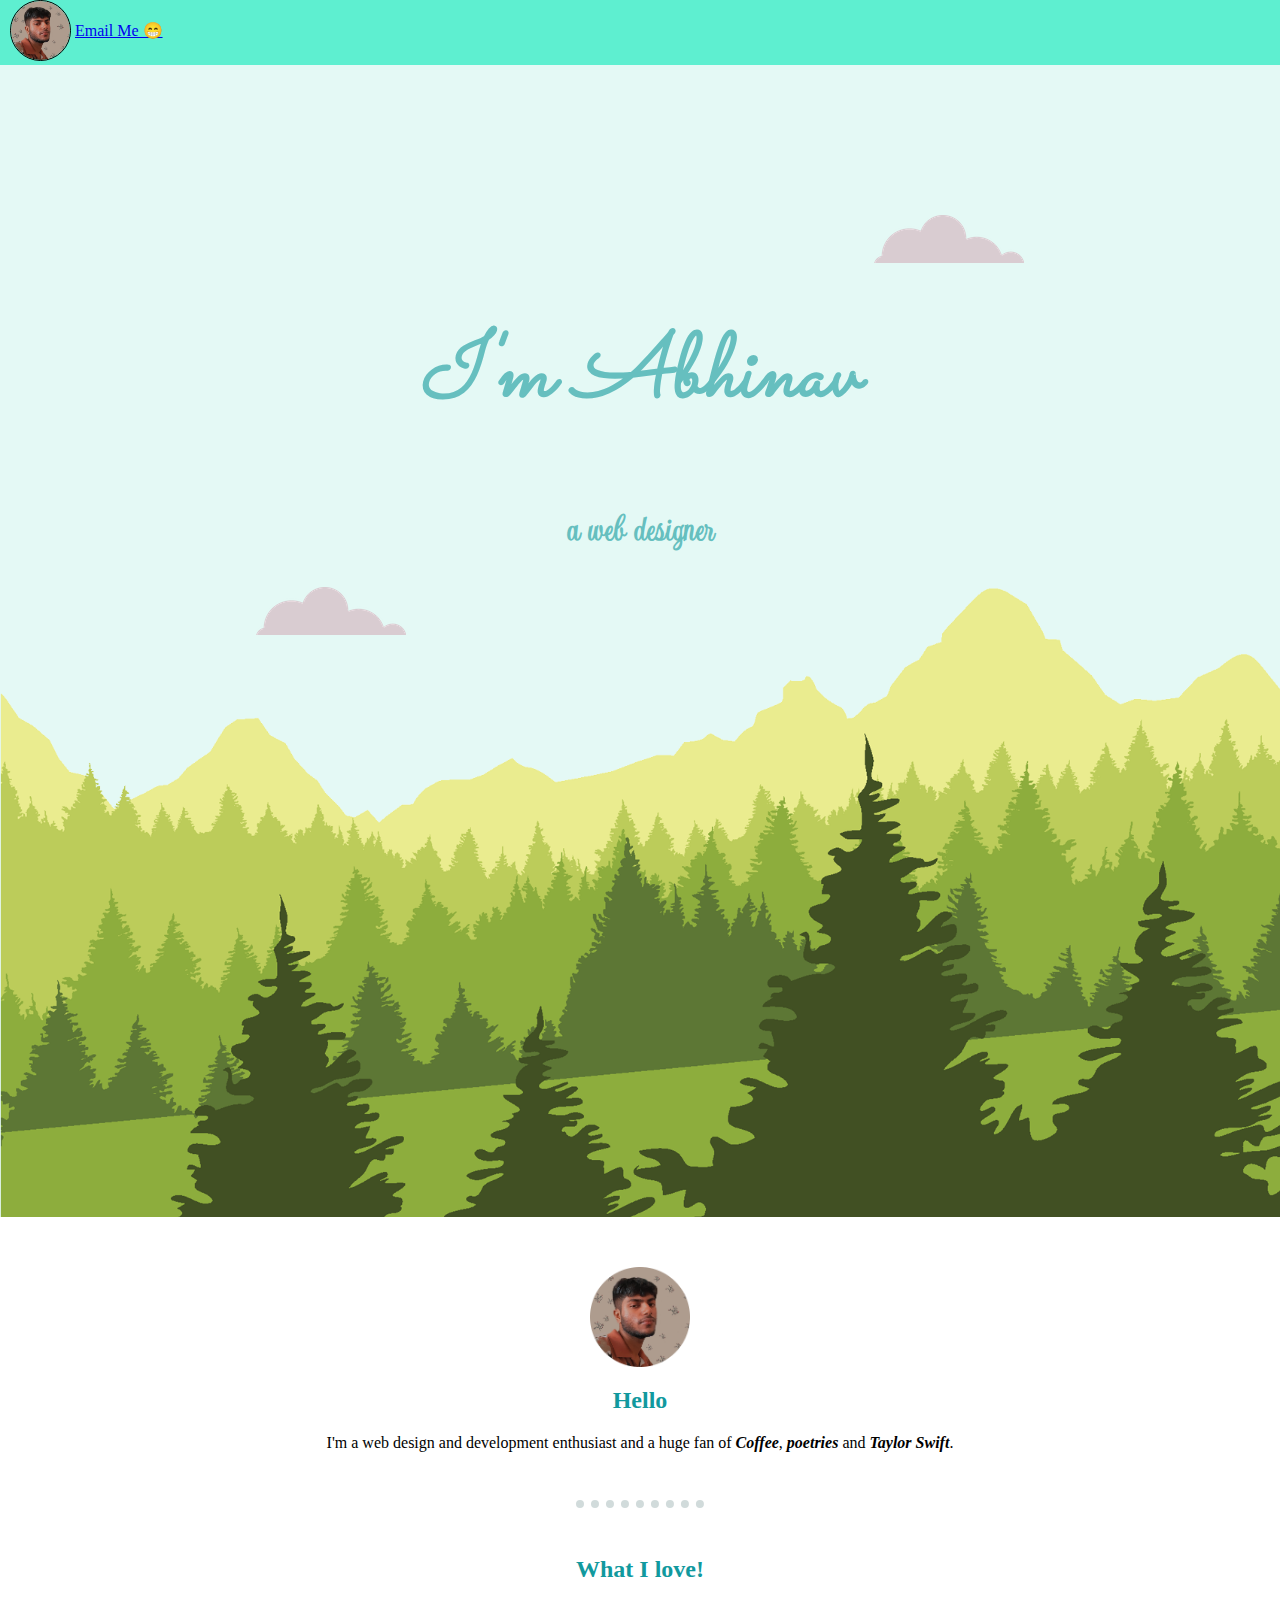
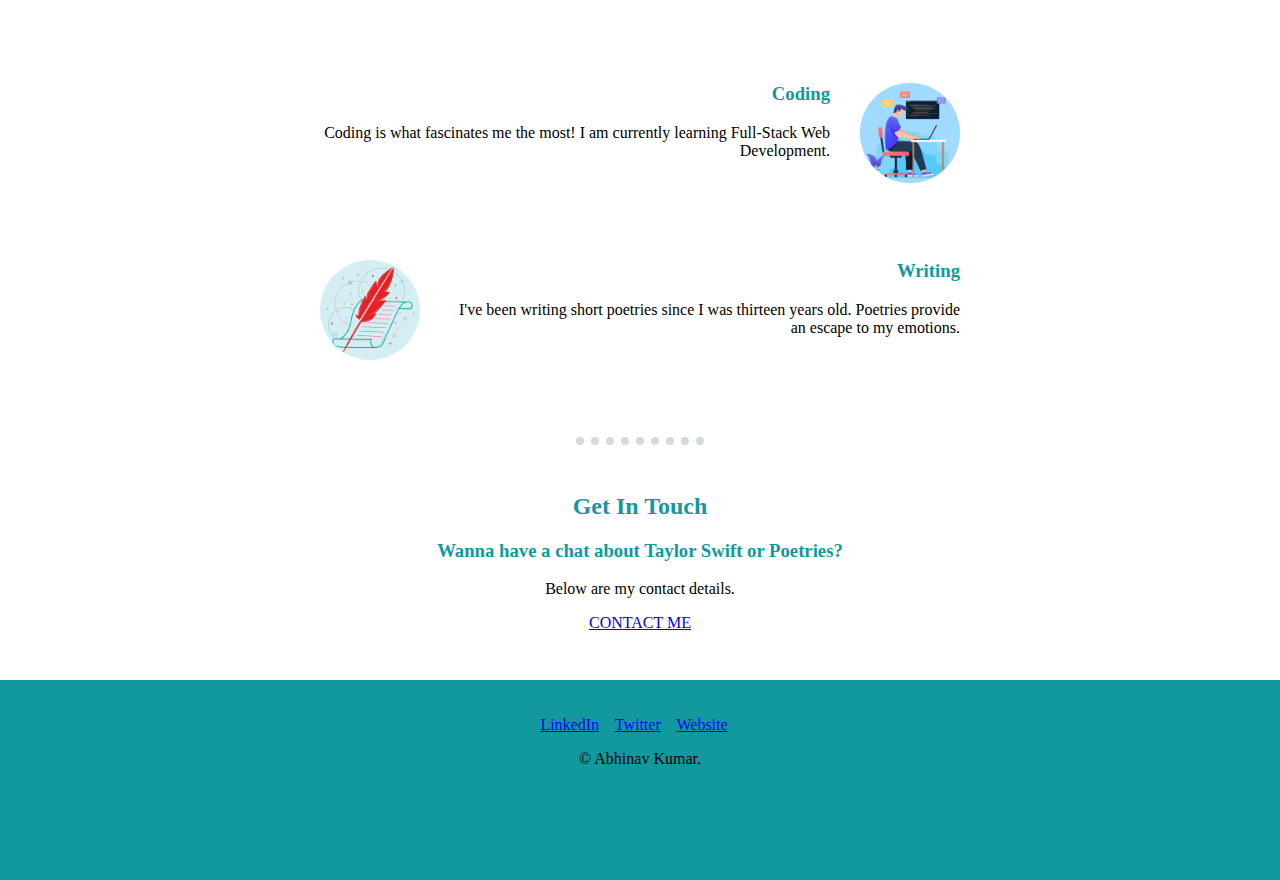
==== commit bd50ef3d: "Update index.html" ====
--- a/index.html
+++ b/index.html
@@ -20,7 +20,7 @@
 <div class="top">
     <img class="myimg" src="css\images\myimg.png">
     <a class="anch" href="emailme.html" target="_blank">Email Me &#128513;</a>
-    <a class="insta" href="https://www.instagram.com/ab.hnv/" target="_blank">My Instagram</a>
+  
 
 
 
